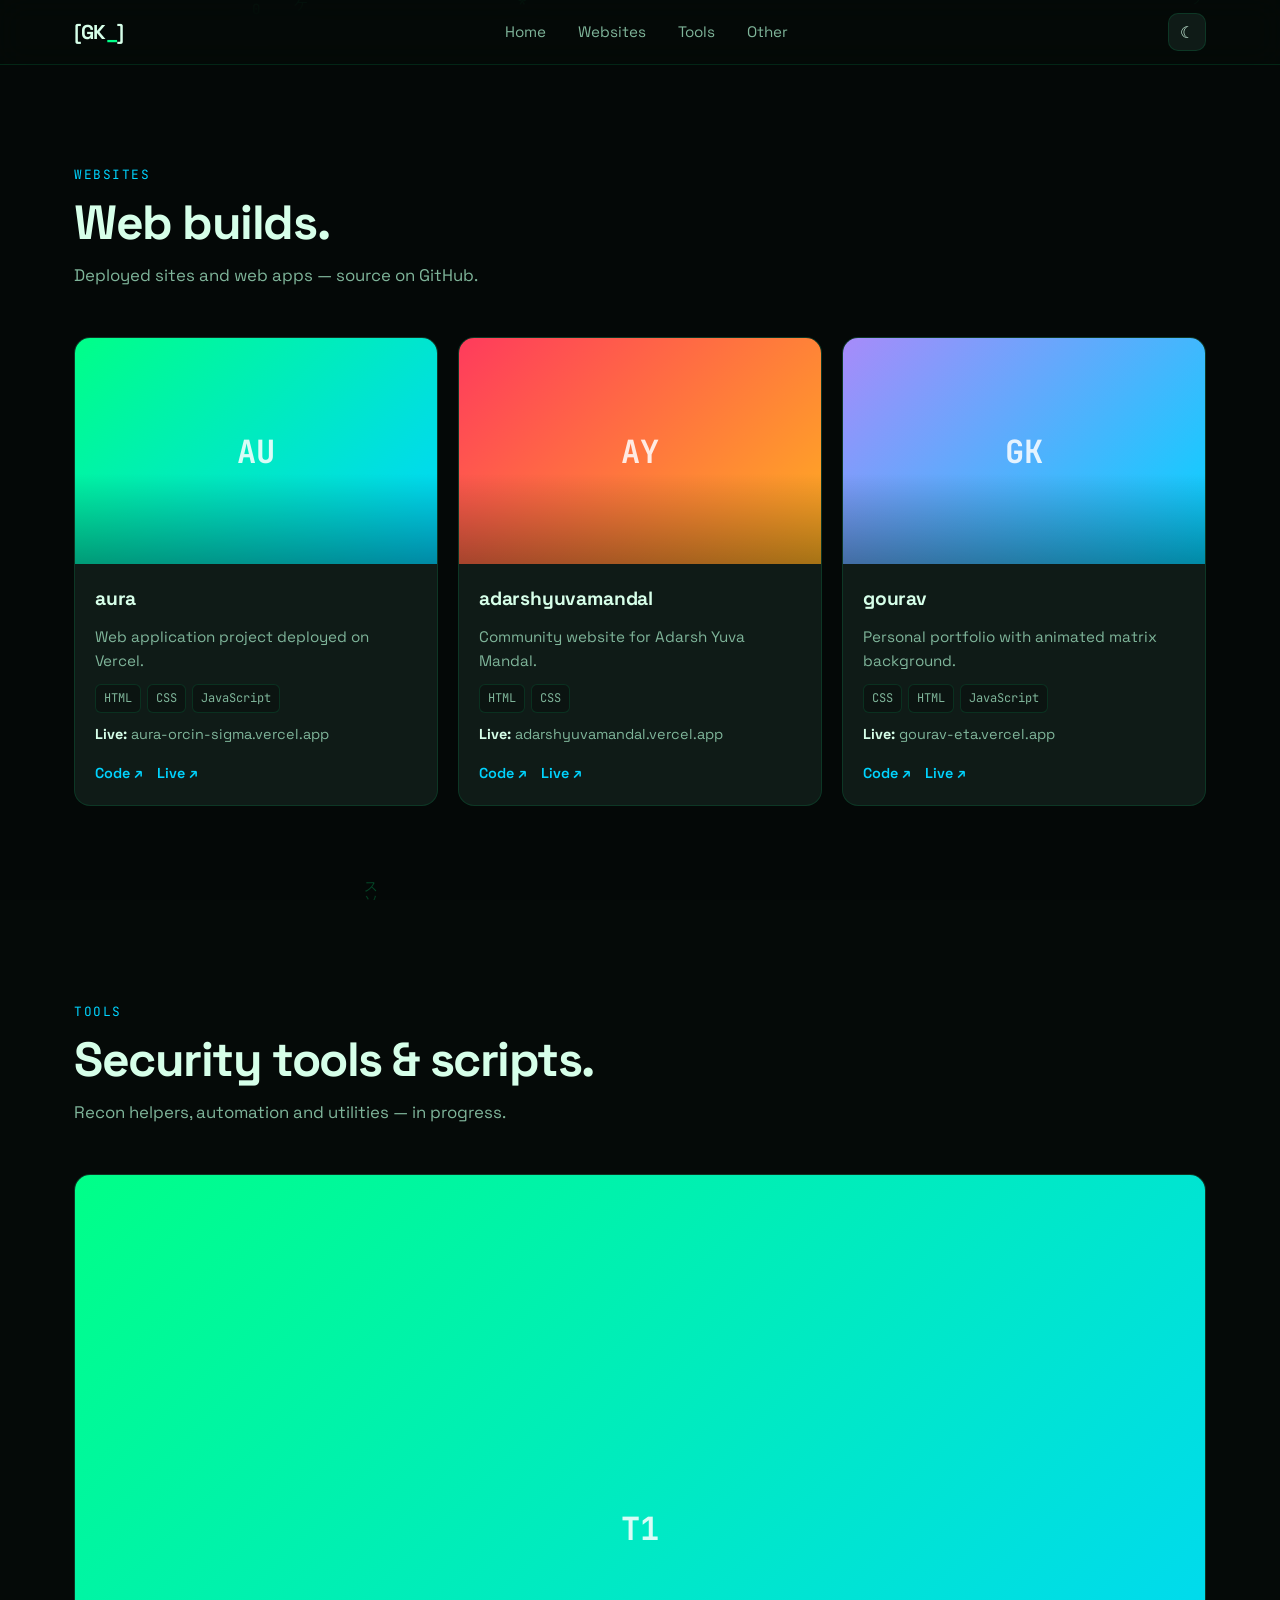
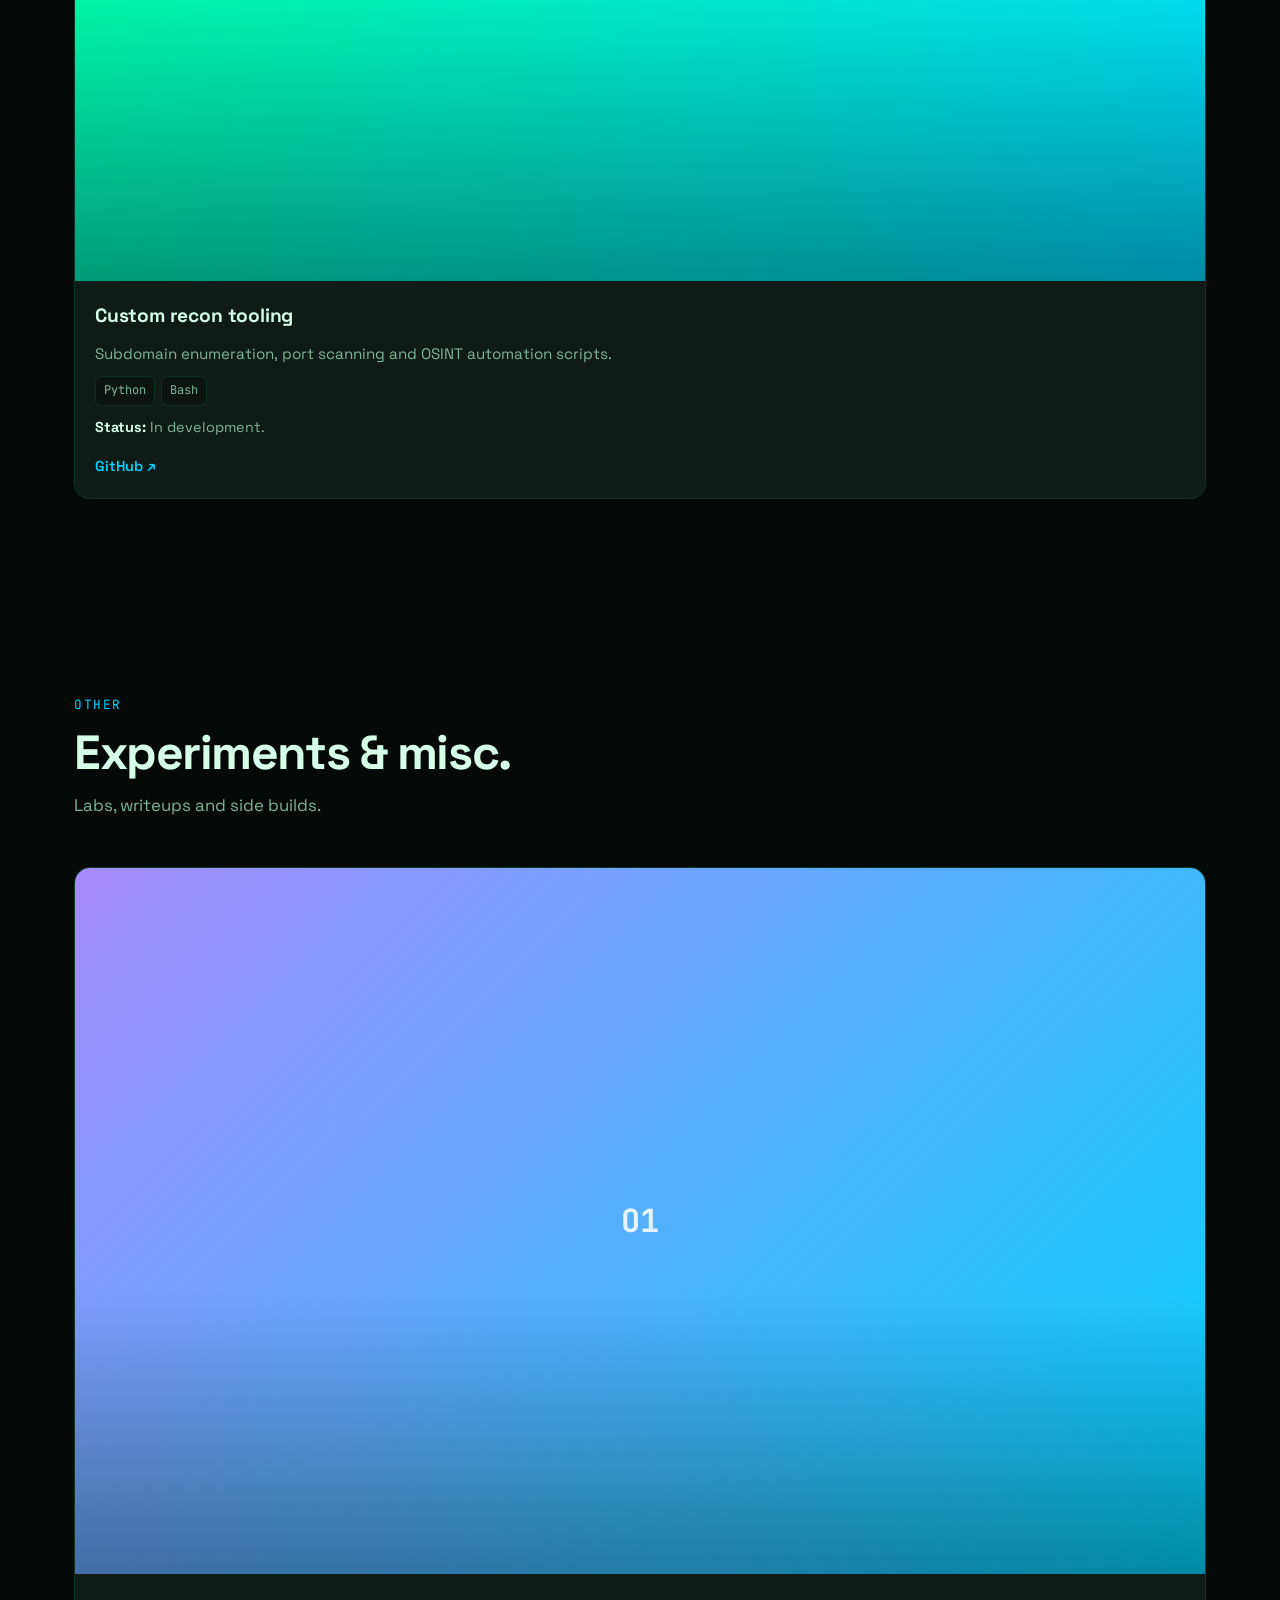
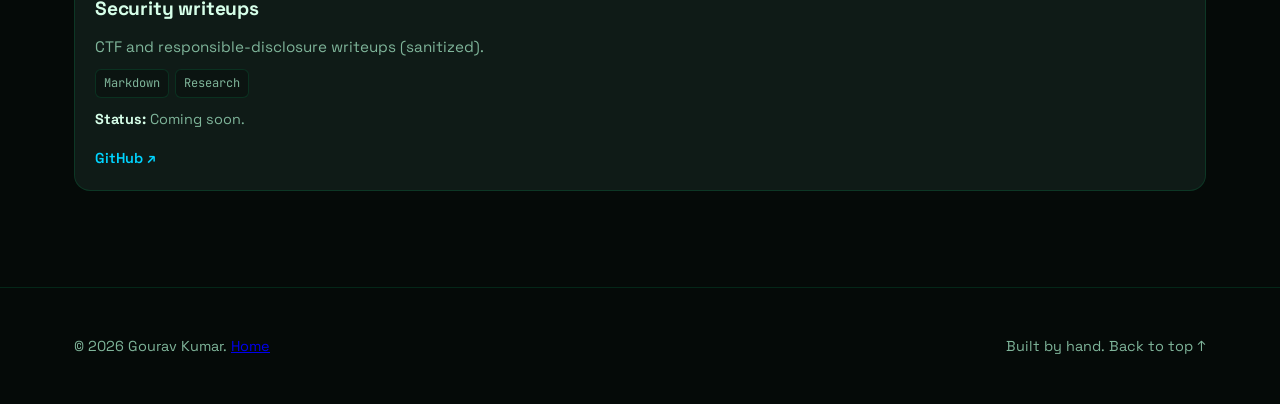
==== projects.html @ 61a93d35 "Add files via upload" ====
<!DOCTYPE html>
<html lang="en" data-theme="dark">
<head>
  <meta charset="UTF-8" />
  <meta name="viewport" content="width=device-width, initial-scale=1" />
  <meta name="description" content="Projects by Gourav Kumar — websites, tools and other builds." />
  <title>Projects — Gourav Kumar</title>

  <link rel="icon" type="image/svg+xml" href="assets/favicon.svg" />

  <link rel="preconnect" href="https://fonts.googleapis.com" />
  <link rel="preconnect" href="https://fonts.gstatic.com" crossorigin />
  <link href="https://fonts.googleapis.com/css2?family=Space+Grotesk:wght@300;400;500;600;700&family=JetBrains+Mono:wght@400;500;700&display=swap" rel="stylesheet" />

  <link rel="stylesheet" href="styles.css" />
</head>
<body>
  <canvas id="bg-canvas" aria-hidden="true"></canvas>

  <header class="site-header" id="top">
    <div class="container header-inner">
      <a class="logo" href="index.html" aria-label="Gourav Kumar home">
        <span class="logo-bracket">[</span>GK<span class="dot">_</span><span class="logo-bracket">]</span>
      </a>
      <nav class="nav" aria-label="Primary">
        <ul class="nav-list">
          <li><a href="index.html">Home</a></li>
          <li><a href="#websites">Websites</a></li>
          <li><a href="#tools">Tools</a></li>
          <li><a href="#other">Other</a></li>
        </ul>
      </nav>
      <div class="header-actions">
        <button class="theme-toggle" id="theme-toggle" aria-label="Toggle color theme" type="button">
          <span class="icon sun" aria-hidden="true">☀</span>
          <span class="icon moon" aria-hidden="true">☾</span>
        </button>
        <button class="nav-toggle" id="nav-toggle" aria-label="Toggle navigation" aria-expanded="false" type="button">
          <span></span><span></span><span></span>
        </button>
      </div>
    </div>
  </header>

  <main>
    <section class="section" id="websites">
      <div class="container">
        <header class="section-head reveal">
          <span class="eyebrow">Websites</span>
          <h2 class="section-title">Web builds.</h2>
          <p class="section-lead">Deployed sites and web apps — source on GitHub.</p>
        </header>
        <div class="projects-grid">
          <article class="project-card reveal">
            <div class="project-thumb" style="--thumb: linear-gradient(135deg,#00ff88,#00d4ff);">AU</div>
            <div class="project-body">
              <h3>aura</h3>
              <p class="project-one-liner">Web application project deployed on Vercel.</p>
              <div class="project-tags"><span>HTML</span><span>CSS</span><span>JavaScript</span></div>
              <p class="project-impact"><strong>Live:</strong> aura-orcin-sigma.vercel.app</p>
              <div class="project-links">
                <a href="https://github.com/gouravharmilap/aura" target="_blank" rel="noopener noreferrer">Code ↗</a>
                <a href="https://aura-orcin-sigma.vercel.app" target="_blank" rel="noopener noreferrer">Live ↗</a>
              </div>
            </div>
          </article>

          <article class="project-card reveal">
            <div class="project-thumb" style="--thumb: linear-gradient(135deg,#ff3b5c,#ffb020);">AY</div>
            <div class="project-body">
              <h3>adarshyuvamandal</h3>
              <p class="project-one-liner">Community website for Adarsh Yuva Mandal.</p>
              <div class="project-tags"><span>HTML</span><span>CSS</span></div>
              <p class="project-impact"><strong>Live:</strong> adarshyuvamandal.vercel.app</p>
              <div class="project-links">
                <a href="https://github.com/gouravharmilap/adarshyuvamandal" target="_blank" rel="noopener noreferrer">Code ↗</a>
                <a href="https://adarshyuvamandal.vercel.app/" target="_blank" rel="noopener noreferrer">Live ↗</a>
              </div>
            </div>
          </article>

          <article class="project-card reveal">
            <div class="project-thumb" style="--thumb: linear-gradient(135deg,#a78bfa,#00d4ff);">GK</div>
            <div class="project-body">
              <h3>gourav</h3>
              <p class="project-one-liner">Personal portfolio with animated matrix background.</p>
              <div class="project-tags"><span>CSS</span><span>HTML</span><span>JavaScript</span></div>
              <p class="project-impact"><strong>Live:</strong> gourav-eta.vercel.app</p>
              <div class="project-links">
                <a href="https://github.com/gouravharmilap/gourav" target="_blank" rel="noopener noreferrer">Code ↗</a>
                <a href="https://gourav-eta.vercel.app" target="_blank" rel="noopener noreferrer">Live ↗</a>
              </div>
            </div>
          </article>
        </div>
      </div>
    </section>

    <section class="section" id="tools">
      <div class="container">
        <header class="section-head reveal">
          <span class="eyebrow">Tools</span>
          <h2 class="section-title">Security tools &amp; scripts.</h2>
          <p class="section-lead">Recon helpers, automation and utilities — in progress.</p>
        </header>
        <div class="projects-grid">
          <article class="project-card reveal">
            <div class="project-thumb" style="--thumb: linear-gradient(135deg,#00ff88,#00d4ff);">T1</div>
            <div class="project-body">
              <h3>Custom recon tooling</h3>
              <p class="project-one-liner">Subdomain enumeration, port scanning and OSINT automation scripts.</p>
              <div class="project-tags"><span>Python</span><span>Bash</span></div>
              <p class="project-impact"><strong>Status:</strong> In development.</p>
              <div class="project-links">
                <a href="https://github.com/gouravharmilap" target="_blank" rel="noopener noreferrer">GitHub ↗</a>
              </div>
            </div>
          </article>
        </div>
      </div>
    </section>

    <section class="section" id="other">
      <div class="container">
        <header class="section-head reveal">
          <span class="eyebrow">Other</span>
          <h2 class="section-title">Experiments &amp; misc.</h2>
          <p class="section-lead">Labs, writeups and side builds.</p>
        </header>
        <div class="projects-grid">
          <article class="project-card reveal">
            <div class="project-thumb" style="--thumb: linear-gradient(135deg,#a78bfa,#00d4ff);">O1</div>
            <div class="project-body">
              <h3>Security writeups</h3>
              <p class="project-one-liner">CTF and responsible-disclosure writeups (sanitized).</p>
              <div class="project-tags"><span>Markdown</span><span>Research</span></div>
              <p class="project-impact"><strong>Status:</strong> Coming soon.</p>
              <div class="project-links">
                <a href="https://github.com/gouravharmilap" target="_blank" rel="noopener noreferrer">GitHub ↗</a>
              </div>
            </div>
          </article>
        </div>
      </div>
    </section>
  </main>

  <footer class="site-footer">
    <div class="container footer-inner">
      <p>© <span id="year"></span> Gourav Kumar. <a href="index.html">Home</a></p>
      <p class="footer-note">Built by hand. <a href="#top">Back to top ↑</a></p>
    </div>
  </footer>

  <script src="script.js" defer></script>
</body>
</html>
---- styles.css ----
/* ===== Design tokens ===== */
:root {
  --bg: #050a08;
  --bg-soft: #0b1411;
  --bg-elev: #0f1b17;
  --text: #d6ffe9;
  --text-muted: #7fb59a;
  --text-faint: #4a7a62;
  --accent: #00ff88;
  --accent-2: #00d4ff;
  --accent-glow: rgba(0, 255, 136, 0.35);
  --border: rgba(0, 255, 136, 0.12);
  --border-strong: rgba(0, 255, 136, 0.28);
  --shadow: 0 20px 60px -20px rgba(0, 0, 0, 0.7);
  --radius: 16px;
  --radius-sm: 10px;
  --maxw: 1180px;
  --font-sans: "Space Grotesk", system-ui, -apple-system, Segoe UI, Roboto, sans-serif;
  --font-mono: "JetBrains Mono", ui-monospace, SFMono-Regular, monospace;
}

[data-theme="light"] {
  --bg: #f0faf4;
  --bg-soft: #e3f3ea;
  --bg-elev: #ffffff;
  --text: #0a1f14;
  --text-muted: #3d6b52;
  --text-faint: #6b9a80;
  --accent: #0a8f4a;
  --accent-2: #0891b2;
  --accent-glow: rgba(10, 143, 74, 0.25);
  --border: rgba(10, 31, 20, 0.1);
  --border-strong: rgba(10, 31, 20, 0.18);
  --shadow: 0 20px 60px -20px rgba(10, 31, 20, 0.18);
}

/* Respect reduced motion */
@media (prefers-reduced-motion: reduce) {
  *, *::before, *::after {
    animation-duration: 0.001ms !important;
    animation-iteration-count: 1 !important;
    transition-duration: 0.001ms !important;
    scroll-behavior: auto !important;
  }
}

* { box-sizing: border-box; }

html { scroll-behavior: smooth; }

body {
  margin: 0;
  font-family: var(--font-sans);
  background: var(--bg);
  color: var(--text);
  line-height: 1.6;
  -webkit-font-smoothing: antialiased;
  overflow-x: hidden;
  transition: background 0.3s ease, color 0.3s ease;
}

/* Canvas background */
#bg-canvas {
  position: fixed;
  inset: 0;
  z-index: 0;
  pointer-events: none;
  opacity: 0.45;
}
[data-theme="light"] #bg-canvas { opacity: 0.12; }

/* Containers */
.container {
  width: 100%;
  max-width: var(--maxw);
  margin: 0 auto;
  padding: 0 24px;
}

/* Header */
.site-header {
  position: sticky;
  top: 0;
  z-index: 50;
  backdrop-filter: blur(14px);
  -webkit-backdrop-filter: blur(14px);
  background: color-mix(in srgb, var(--bg) 70%, transparent);
  border-bottom: 1px solid var(--border);
}
.header-inner {
  display: flex;
  align-items: center;
  justify-content: space-between;
  height: 64px;
  gap: 16px;
}
.logo {
  font-weight: 700;
  font-size: 1.25rem;
  color: var(--text);
  text-decoration: none;
  letter-spacing: -0.02em;
}
.logo .dot { color: var(--accent); }
.nav { flex: 1; display: flex; justify-content: center; }
.nav-list {
  display: flex;
  gap: 4px;
  list-style: none;
  margin: 0;
  padding: 0;
}
.nav-list a {
  color: var(--text-muted);
  text-decoration: none;
  padding: 8px 14px;
  border-radius: 8px;
  font-size: 0.95rem;
  transition: color 0.2s, background 0.2s;
}
.nav-list a:hover { color: var(--text); background: var(--bg-soft); }
.header-actions { display: flex; align-items: center; gap: 8px; }
.theme-toggle {
  border: 1px solid var(--border);
  background: var(--bg-elev);
  color: var(--text);
  width: 38px; height: 38px;
  border-radius: 10px;
  cursor: pointer;
  font-size: 1rem;
  display: grid; place-items: center;
}
.theme-toggle .icon { display: none; }
[data-theme="dark"] .theme-toggle .moon { display: inline; }
[data-theme="light"] .theme-toggle .sun { display: inline; }
.nav-toggle {
  display: none;
  flex-direction: column;
  gap: 4px;
  border: 1px solid var(--border);
  background: var(--bg-elev);
  width: 38px; height: 38px;
  border-radius: 10px;
  cursor: pointer;
  padding: 8px;
}
.nav-toggle span {
  height: 2px; background: var(--text); border-radius: 2px;
}

/* Sections */
.section { position: relative; z-index: 1; padding: 96px 0; }
.section-head { margin-bottom: 48px; max-width: 720px; }
.eyebrow {
  display: inline-block;
  font-family: var(--font-mono);
  font-size: 0.8rem;
  letter-spacing: 0.12em;
  text-transform: uppercase;
  color: var(--accent-2);
  margin-bottom: 12px;
}
.section-title {
  font-size: clamp(2rem, 4vw, 3rem);
  line-height: 1.1;
  letter-spacing: -0.03em;
  margin: 0 0 12px;
}
.section-lead { color: var(--text-muted); font-size: 1.05rem; margin: 0; }

/* Hero */
.hero { padding-top: 80px; min-height: 88vh; display: flex; align-items: center; }
.hero-inner {
  display: grid;
  grid-template-columns: 1.15fr 0.85fr;
  gap: 48px;
  align-items: center;
}
.hero-content { max-width: 640px; }
.badge {
  display: inline-flex;
  align-items: center;
  gap: 8px;
  padding: 6px 14px;
  border-radius: 999px;
  background: var(--bg-soft);
  border: 1px solid var(--border);
  font-size: 0.85rem;
  color: var(--text-muted);
  margin-bottom: 24px;
}
.badge-dot {
  width: 8px; height: 8px; border-radius: 50%;
  background: #22c55e;
  box-shadow: 0 0 0 4px rgba(34, 197, 94, 0.2);
}
.hero-title {
  font-size: clamp(2.4rem, 5vw, 4rem);
  line-height: 1.05;
  letter-spacing: -0.03em;
  margin: 0 0 8px;
}
.gradient-text {
  background: linear-gradient(120deg, var(--accent), var(--accent-2));
  -webkit-background-clip: text;
  background-clip: text;
  color: transparent;
}
.hero-sub {
  font-size: 1.25rem;
  color: var(--text-muted);
  font-weight: 500;
  margin: 0 0 16px;
}
.hero-lead {
  font-size: 1.05rem;
  color: var(--text-muted);
  margin: 0 0 28px;
  max-width: 540px;
}
.hero-cta { display: flex; gap: 12px; flex-wrap: wrap; margin-bottom: 28px; }
.hero-social {
  display: flex;
  gap: 10px;
  list-style: none;
  margin: 0;
  padding: 0;
}
.hero-social a {
  display: grid; place-items: center;
  width: 40px; height: 40px;
  border-radius: 10px;
  border: 1px solid var(--border);
  color: var(--text-muted);
  background: var(--bg-elev);
  transition: color 0.2s, border-color 0.2s, transform 0.2s;
}
.hero-social a:hover { color: var(--text); border-color: var(--accent); transform: translateY(-2px); }

/* Buttons */
.btn {
  display: inline-flex;
  align-items: center;
  gap: 6px;
  padding: 11px 20px;
  border-radius: 10px;
  font-weight: 600;
  font-size: 0.95rem;
  text-decoration: none;
  border: 1px solid transparent;
  cursor: pointer;
  transition: transform 0.15s, background 0.2s, border-color 0.2s, box-shadow 0.2s;
  font-family: inherit;
}
.btn-primary {
  background: linear-gradient(120deg, var(--accent), var(--accent-2));
  color: #fff;
  box-shadow: 0 8px 30px -10px var(--accent-glow);
}
.btn-primary:hover { transform: translateY(-2px); box-shadow: 0 12px 36px -8px var(--accent-glow); }
.btn-ghost {
  background: var(--bg-elev);
  color: var(--text);
  border-color: var(--border-strong);
}
.btn-ghost:hover { border-color: var(--accent); transform: translateY(-2px); }
.btn-lg { padding: 14px 24px; font-size: 1rem; }
.btn-sm { padding: 8px 14px; font-size: 0.85rem; }

/* Hero visual */
.hero-visual {
  position: relative;
  aspect-ratio: 1;
  max-width: 360px;
  margin-left: auto;
  display: grid; place-items: center;
}
.orb {
  width: 220px; height: 220px;
  border-radius: 50%;
  background: radial-gradient(circle at 30% 30%, var(--accent), transparent 60%),
              radial-gradient(circle at 70% 70%, var(--accent-2), transparent 60%);
  filter: blur(2px);
  animation: float 6s ease-in-out infinite;
  position: relative;
}
.rings { position: absolute; inset: 0; }
.rings span {
  position: absolute;
  inset: 0;
  border: 1px solid var(--border-strong);
  border-radius: 50%;
  animation: spin 18s linear infinite;
}
.rings span:nth-child(2) { transform: scale(0.75); animation-duration: 12s; animation-direction: reverse; }
.rings span:nth-child(3) { transform: scale(0.5); animation-duration: 8s; }
@keyframes float {
  0%, 100% { transform: translateY(-10px) rotate(0deg); }
  50% { transform: translateY(10px) rotate(8deg); }
}
@keyframes antigrav {
  0%, 100% { transform: translateY(0) rotate(-1.5deg); }
  50% { transform: translateY(-18px) rotate(1.5deg); }
}
@keyframes spin { to { transform: rotate(360deg); } }

/* Terminal card hero visual */
.terminal-card {
  width: 100%;
  max-width: 380px;
  background: var(--bg-elev);
  border: 1px solid var(--border-strong);
  border-radius: var(--radius);
  overflow: hidden;
  box-shadow: 0 30px 80px -30px var(--accent-glow);
  font-family: var(--font-mono);
  animation: antigrav 6s ease-in-out infinite;
}
.terminal-bar {
  display: flex;
  align-items: center;
  gap: 8px;
  padding: 10px 14px;
  background: var(--bg-soft);
  border-bottom: 1px solid var(--border);
}
.terminal-bar .dot { width: 10px; height: 10px; border-radius: 50%; }
.terminal-bar .dot.red { background: #ff5f56; }
.terminal-bar .dot.yellow { background: #ffbd2e; }
.terminal-bar .dot.green { background: #27c93f; }
.terminal-title {
  margin-left: 8px;
  font-size: 0.75rem;
  color: var(--text-faint);
}
.terminal-body {
  padding: 16px 18px 20px;
  font-size: 0.85rem;
  line-height: 1.7;
  color: var(--text-muted);
}
.terminal-body p { margin: 0; white-space: pre-wrap; }
.terminal-body .prompt { color: var(--accent); margin-right: 6px; }
.terminal-body .out { color: var(--text); opacity: 0.85; padding-left: 2px; }
.terminal-body .out.ok { color: var(--accent); }
.terminal-body .cursor {
  display: inline-block;
  width: 8px; height: 1.1em;
  background: var(--accent);
  vertical-align: text-bottom;
  animation: blink 1s steps(2) infinite;
}
@keyframes blink { 50% { opacity: 0; } }

/* Hero visual override */
.hero-visual { max-width: 400px; }
.orb { display: none; }
.rings { display: none; }

/* Projects */
.projects-grid {
  display: grid;
  grid-template-columns: repeat(auto-fit, minmax(300px, 1fr));
  gap: 20px;
}
.project-card {
  background: var(--bg-elev);
  border: 1px solid var(--border);
  border-radius: var(--radius);
  overflow: hidden;
  transition: transform 0.25s, box-shadow 0.25s, border-color 0.25s;
  display: flex;
  flex-direction: column;
}
.project-card:hover {
  transform: translateY(-6px);
  border-color: var(--accent);
  box-shadow: 0 20px 50px -20px var(--accent-glow);
}
.project-thumb {
  aspect-ratio: 16/10;
  background: var(--thumb, linear-gradient(135deg, #6366f1, #22d3ee));
  display: grid; place-items: center;
  font-family: var(--font-mono);
  font-size: 2rem;
  color: rgba(255,255,255,0.85);
  font-weight: 700;
  position: relative;
}
.project-thumb::after {
  content: "";
  position: absolute; inset: 0;
  background: linear-gradient(to bottom, transparent 60%, rgba(0,0,0,0.35));
}
.project-body { padding: 20px; display: flex; flex-direction: column; gap: 10px; flex: 1; }
.project-body h3 { margin: 0; font-size: 1.2rem; letter-spacing: -0.01em; }
.project-one-liner { color: var(--text-muted); margin: 0; font-size: 0.95rem; }
.project-tags { display: flex; flex-wrap: wrap; gap: 6px; }
.project-tags span {
  font-family: var(--font-mono);
  font-size: 0.75rem;
  padding: 4px 8px;
  border-radius: 6px;
  background: var(--bg-soft);
  border: 1px solid var(--border);
  color: var(--text-muted);
}
.project-impact { margin: 0; font-size: 0.9rem; color: var(--text-muted); }
.project-impact strong { color: var(--text); }
.project-links { display: flex; gap: 14px; margin-top: auto; padding-top: 6px; }
.project-links a {
  text-decoration: none;
  font-weight: 600;
  font-size: 0.9rem;
  color: var(--accent-2);
  transition: color 0.2s;
}
.project-links a:hover { color: var(--accent); }
.work-cta {
  margin-top: 40px;
  display: flex;
  align-items: center;
  justify-content: center;
  gap: 16px;
  flex-wrap: wrap;
  color: var(--text-muted);
}

/* About */
.about-grid {
  display: grid;
  grid-template-columns: 1.3fr 0.7fr;
  gap: 48px;
  align-items: start;
}
.about-text p { color: var(--text-muted); font-size: 1.05rem; }
.about-panel {
  background: var(--bg-elev);
  border: 1px solid var(--border);
  border-radius: var(--radius);
  padding: 24px;
  display: grid;
  gap: 16px;
}
.stat { display: flex; flex-direction: column; }
.stat-num { font-size: 2rem; font-weight: 700; letter-spacing: -0.02em; }
.stat-label { font-size: 0.85rem; color: var(--text-muted); }
.facts { list-style: none; padding: 0; margin: 8px 0 0; display: grid; gap: 8px; }
.facts li { color: var(--text-muted); display: flex; gap: 8px; align-items: center; }

/* Skills */
.skills-grid {
  display: grid;
  grid-template-columns: repeat(auto-fit, minmax(220px, 1fr));
  gap: 16px;
}
.skill-group {
  background: var(--bg-elev);
  border: 1px solid var(--border);
  border-radius: var(--radius);
  padding: 20px;
}
.skill-group h3 { margin: 0 0 12px; font-size: 1rem; color: var(--accent-2); }
.skill-group ul { list-style: none; padding: 0; margin: 0; display: flex; flex-wrap: wrap; gap: 6px; }
.skill-group li {
  font-size: 0.85rem;
  padding: 4px 10px;
  border-radius: 6px;
  background: var(--bg-soft);
  color: var(--text-muted);
  border: 1px solid var(--border);
}

/* Contact */
.contact-inner {
  display: grid;
  grid-template-columns: 1fr 1fr;
  gap: 40px;
  align-items: center;
  background: var(--bg-elev);
  border: 1px solid var(--border);
  border-radius: var(--radius);
  padding: 48px;
}
.contact-copy p { color: var(--text-muted); font-size: 1.05rem; }
.contact-actions { display: flex; flex-direction: column; gap: 12px; align-items: flex-start; }
.copy-btn { align-self: flex-start; }
.contact-note { grid-column: 1 / -1; color: var(--text-muted); font-size: 0.9rem; margin: 0; min-height: 20px; }

/* Footer */
.site-footer {
  border-top: 1px solid var(--border);
  padding: 32px 0;
  color: var(--text-muted);
  font-size: 0.9rem;
  position: relative;
  z-index: 1;
}
.footer-inner {
  display: flex;
  justify-content: space-between;
  flex-wrap: wrap;
  gap: 8px;
}
.footer-note a { color: var(--text-muted); text-decoration: none; }
.footer-note a:hover { color: var(--accent); }

/* Reveal animation */
.reveal {
  opacity: 0;
  transform: translateY(24px);
  transition: opacity 0.7s ease, transform 0.7s ease;
}
.reveal.visible {
  opacity: 1;
  transform: translateY(0);
}

/* Mobile */
@media (max-width: 900px) {
  .hero-inner { grid-template-columns: 1fr; }
  .hero-visual { display: none; }
  .about-grid { grid-template-columns: 1fr; }
  .contact-inner { grid-template-columns: 1fr; padding: 32px; }
}
@media (max-width: 720px) {
  .nav { position: fixed; inset: 64px 0 0 0; background: var(--bg); transform: translateX(100%); transition: transform 0.25s; padding: 24px; }
  .nav.open { transform: translateX(0); }
  .nav-list { flex-direction: column; }
  .nav-toggle { display: flex; }
  .section { padding: 64px 0; }
  .hero { min-height: auto; padding-top: 40px; }
}
@media (prefers-reduced-motion: reduce) {
  .reveal { opacity: 1; transform: none; }
}
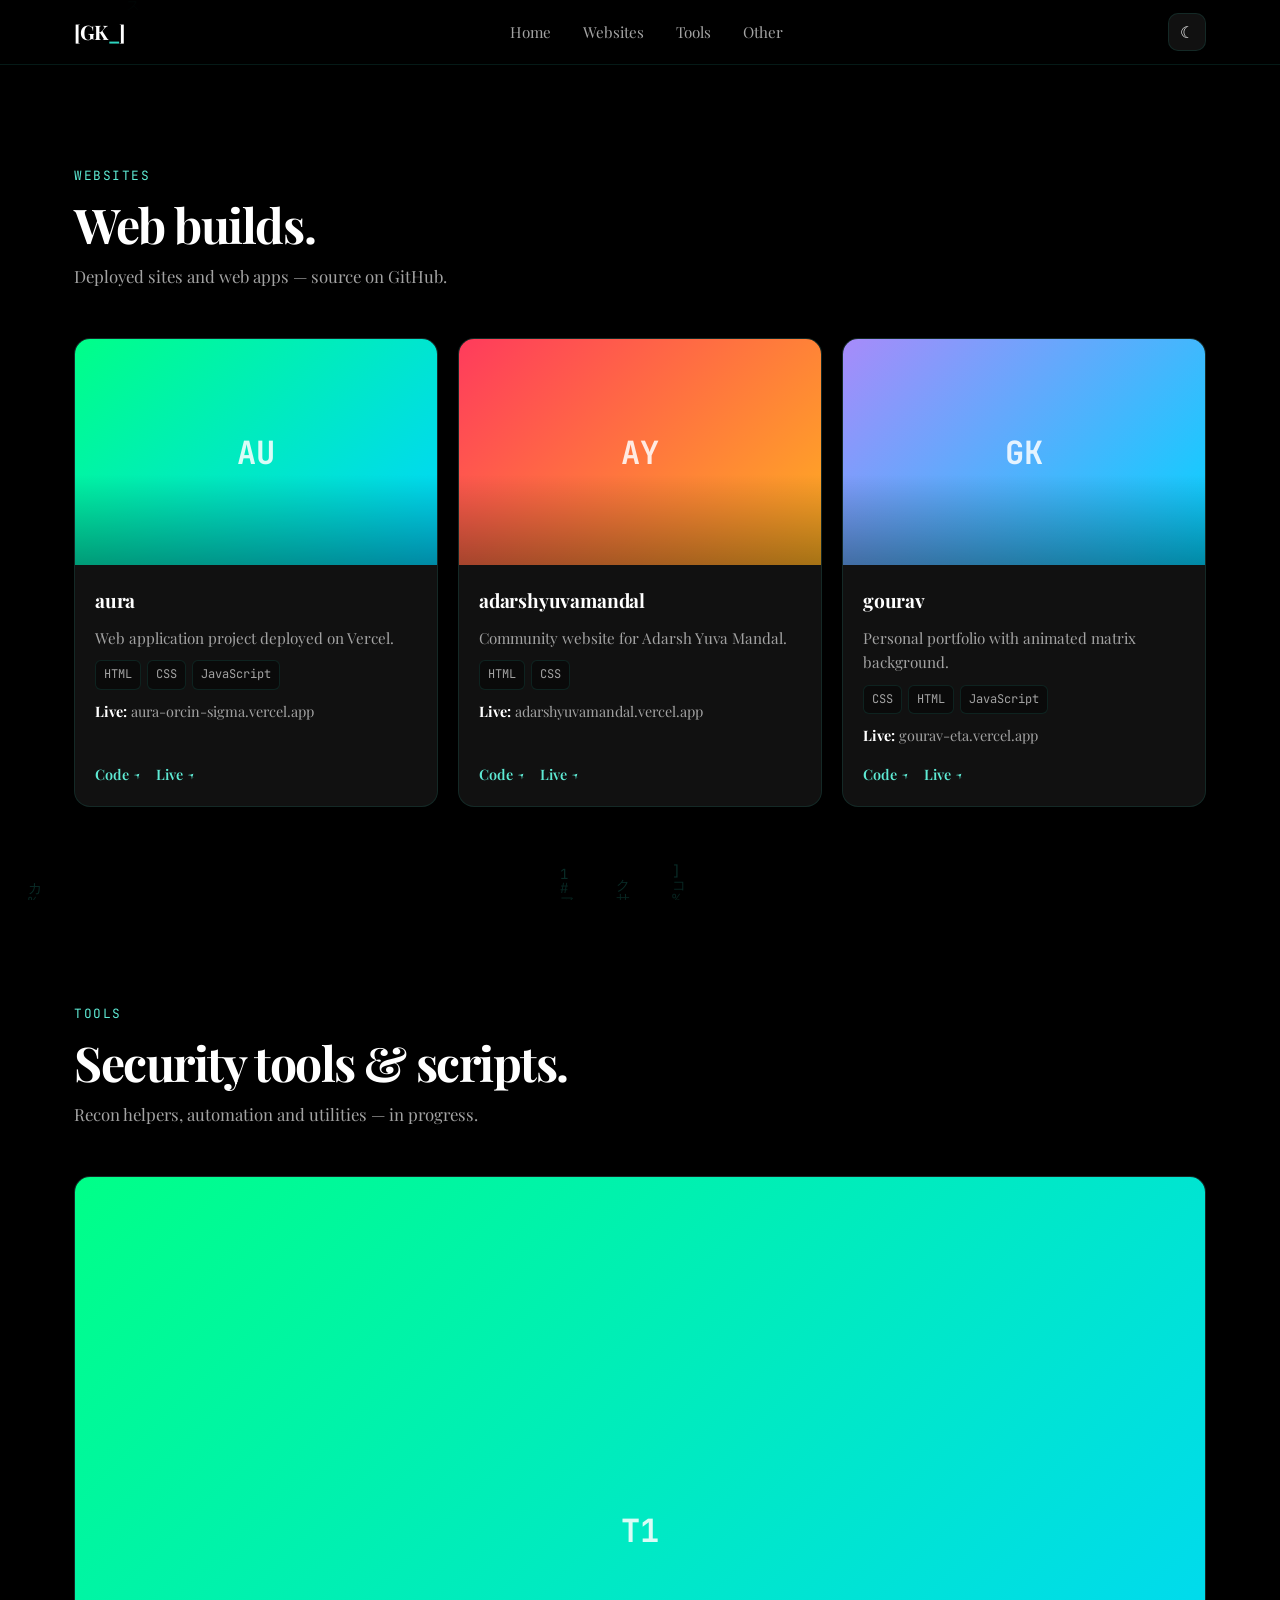
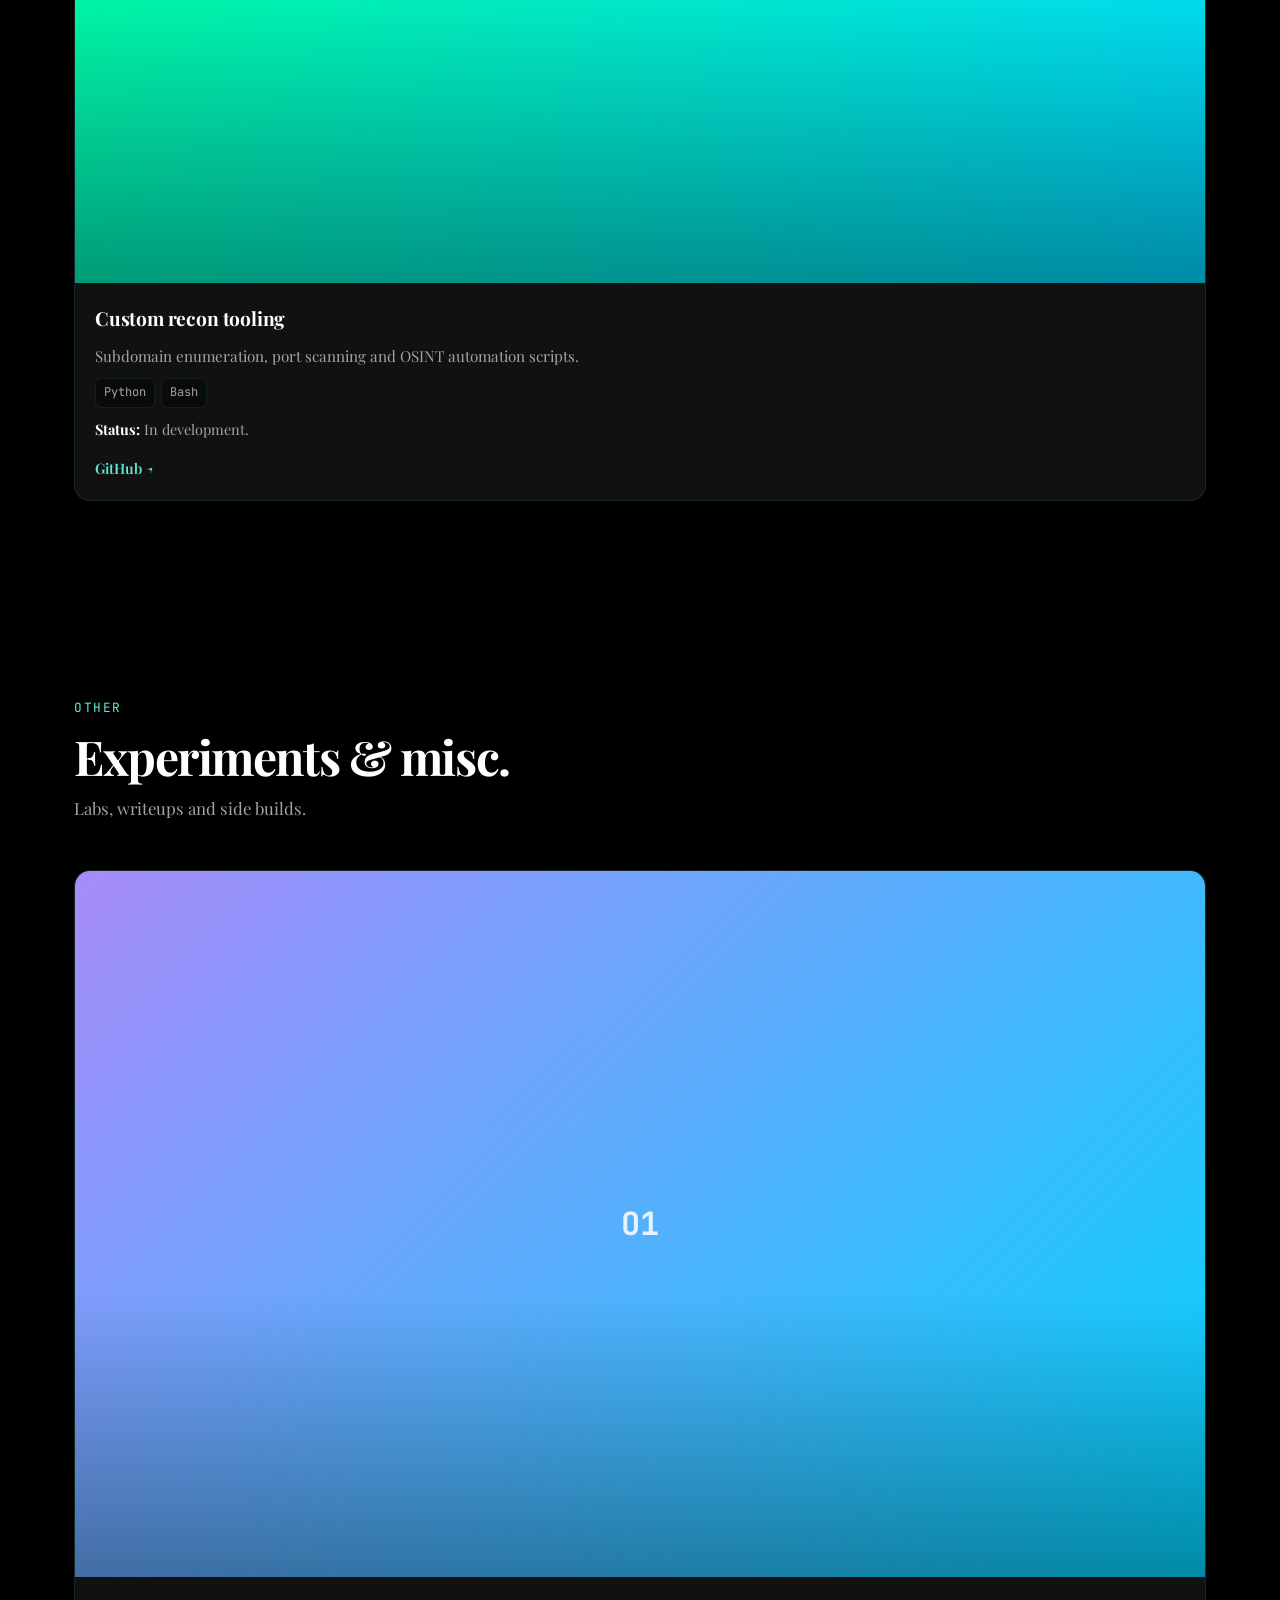
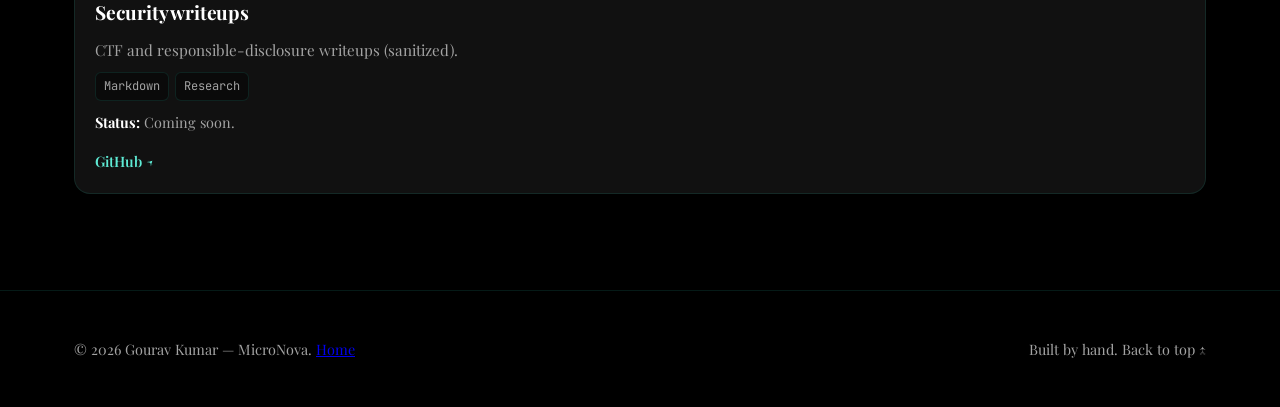
==== commit 6afbbb19: "Add files via upload" ====
--- a/projects.html
+++ b/projects.html
@@ -10,7 +10,7 @@
 
   <link rel="preconnect" href="https://fonts.googleapis.com" />
   <link rel="preconnect" href="https://fonts.gstatic.com" crossorigin />
-  <link href="https://fonts.googleapis.com/css2?family=Space+Grotesk:wght@300;400;500;600;700&family=JetBrains+Mono:wght@400;500;700&display=swap" rel="stylesheet" />
+  <link href="https://fonts.googleapis.com/css2?family=Playfair+Display:wght@400;500;600;700;800;900&family=JetBrains+Mono:wght@400;500;700&display=swap" rel="stylesheet" />
 
   <link rel="stylesheet" href="styles.css" />
 </head>
@@ -147,7 +147,7 @@
 
   <footer class="site-footer">
     <div class="container footer-inner">
-      <p>© <span id="year"></span> Gourav Kumar. <a href="index.html">Home</a></p>
+      <p>© <span id="year"></span> Gourav Kumar — MicroNova. <a href="index.html">Home</a></p>
       <p class="footer-note">Built by hand. <a href="#top">Back to top ↑</a></p>
     </div>
   </footer>
--- a/styles.css
+++ b/styles.css
@@ -1,37 +1,37 @@
 /* ===== Design tokens ===== */
 :root {
-  --bg: #050a08;
-  --bg-soft: #0b1411;
-  --bg-elev: #0f1b17;
-  --text: #d6ffe9;
-  --text-muted: #7fb59a;
-  --text-faint: #4a7a62;
-  --accent: #00ff88;
-  --accent-2: #00d4ff;
-  --accent-glow: rgba(0, 255, 136, 0.35);
-  --border: rgba(0, 255, 136, 0.12);
-  --border-strong: rgba(0, 255, 136, 0.28);
-  --shadow: 0 20px 60px -20px rgba(0, 0, 0, 0.7);
+  --bg: #000000;
+  --bg-soft: #0a0a0a;
+  --bg-elev: #111111;
+  --text: #ffffff;
+  --text-muted: #a3a3a3;
+  --text-faint: #525252;
+  --accent: #2dd4bf;
+  --accent-2: #5eead4;
+  --accent-glow: rgba(45, 212, 191, 0.35);
+  --border: rgba(45, 212, 191, 0.12);
+  --border-strong: rgba(45, 212, 191, 0.28);
+  --shadow: 0 20px 60px -20px rgba(0, 0, 0, 0.9);
   --radius: 16px;
   --radius-sm: 10px;
   --maxw: 1180px;
-  --font-sans: "Space Grotesk", system-ui, -apple-system, Segoe UI, Roboto, sans-serif;
+  --font-sans: "Playfair Display", Georgia, "Times New Roman", serif;
   --font-mono: "JetBrains Mono", ui-monospace, SFMono-Regular, monospace;
 }
 
 [data-theme="light"] {
-  --bg: #f0faf4;
-  --bg-soft: #e3f3ea;
+  --bg: #ffffff;
+  --bg-soft: #f5f5f5;
   --bg-elev: #ffffff;
-  --text: #0a1f14;
-  --text-muted: #3d6b52;
-  --text-faint: #6b9a80;
-  --accent: #0a8f4a;
-  --accent-2: #0891b2;
-  --accent-glow: rgba(10, 143, 74, 0.25);
-  --border: rgba(10, 31, 20, 0.1);
-  --border-strong: rgba(10, 31, 20, 0.18);
-  --shadow: 0 20px 60px -20px rgba(10, 31, 20, 0.18);
+  --text: #0a0a0a;
+  --text-muted: #525252;
+  --text-faint: #a3a3a3;
+  --accent: #0d9488;
+  --accent-2: #14b8a6;
+  --accent-glow: rgba(13, 148, 136, 0.25);
+  --border: rgba(10, 10, 10, 0.1);
+  --border-strong: rgba(10, 10, 10, 0.18);
+  --shadow: 0 20px 60px -20px rgba(10, 10, 10, 0.18);
 }
 
 /* Respect reduced motion */
